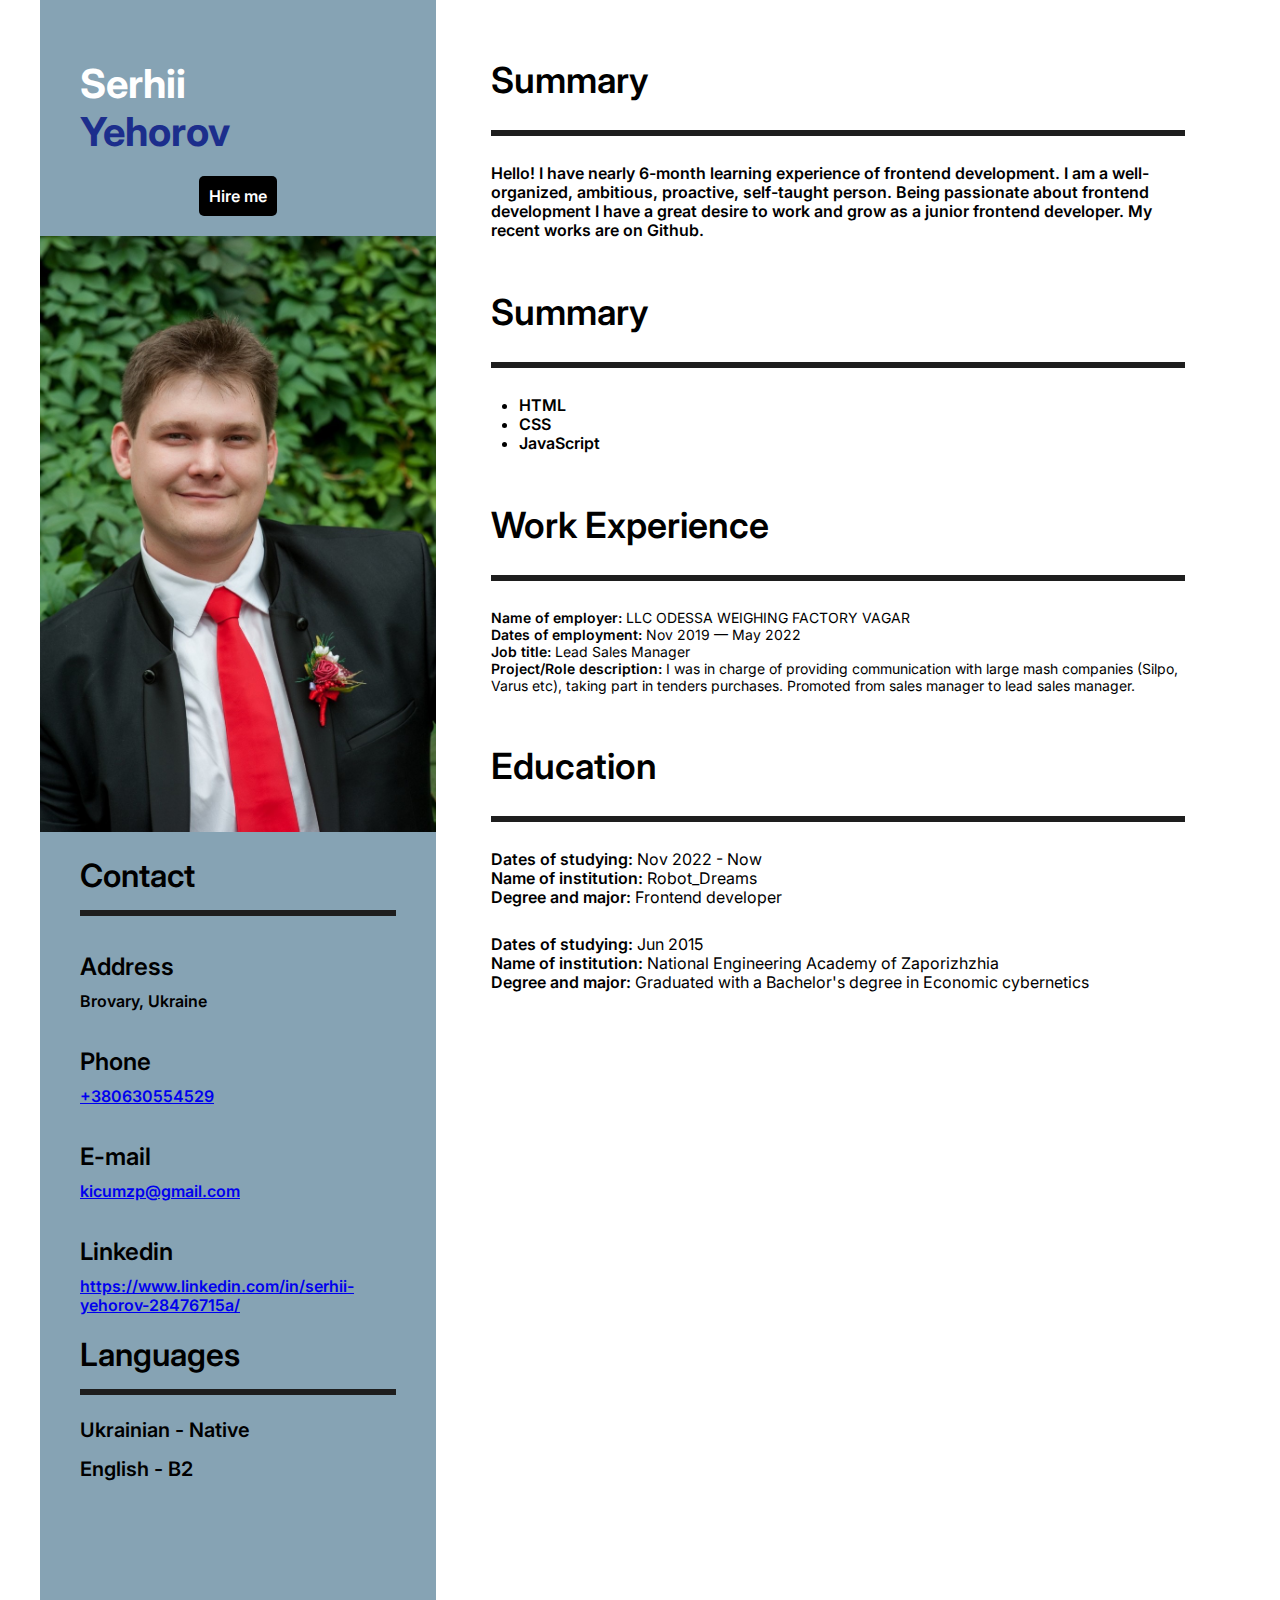
==== index.html @ dbae55f6 "add madia" ====
<!DOCTYPE html>
<html lang="en">
  <head>
    <meta charset="UTF-8" />
    <meta http-equiv="X-UA-Compatible" content="IE=edge" />
    <meta name="viewport" content="width=device-width, initial-scale=1.0" />
    <title>Serhii Yehorov - CV</title>
    <link rel="stylesheet" href="./css/style.css" />
    <link rel="preconnect" href="https://fonts.googleapis.com" />
    <link rel="preconnect" href="https://fonts.gstatic.com" crossorigin />
    <link
      href="https://fonts.googleapis.com/css2?family=Inter:wght@400;600&display=swap"
      rel="stylesheet"
    />
    <link rel="stylesheet" href="./css/main-theme.css" />
    <link rel="stylesheet" href="./css/my-theme.css" />
  </head>
  <body class="main-theme">
    <div class="container">
      <aside class="aside">
        <div class="name">
          <h1 class="title white">Serhii</h1>
          <h1 class="title blue">Yehorov</h1>
        </div>

        <div class="hire-me column">
          <a class="hire-me__link white" href="./hire-me/hire-me.html">
            Hire me
          </a>
        </div>

        <div class="photo">
          <img class="photo__style" src="./img/my_photo.jpg" alt="my photo" />
        </div>

        <div class="contact column">
          <div class="contact__header gap-15 column">
            <p class="aside__header">Contact</p>
            <div class="border"></div>
          </div>

          <div class="address column gap-11">
            <p class="contact__title">Address</p>
            <span class="text">Brovary, Ukraine</span>
          </div>

          <div class="phone column gap-11">
            <p class="contact__title">Phone</p>
            <a class="text" href="tel:+380630554529">+380630554529</a>
          </div>

          <div class="email column gap-11">
            <p class="contact__title">E-mail</p>
            <a class="text" href="mailto:kicumzp@gmail.com">
              kicumzp@gmail.com
            </a>
          </div>

          <div class="linked column gap-11">
            <p class="contact__title">Linkedin</p>
            <a
              class="text"
              href="https://www.linkedin.com/in/serhii-yehorov-28476715a/"
            >
              https://www.linkedin.com/in/serhii-yehorov-28476715a/
            </a>
          </div>
        </div>

        <div class="languages gap-15 column">
          <div class="languages__header gap-15 column">
            <p class="aside__header">Languages</p>
            <div class="border"></div>
          </div>
          <div class="languages__text column gap-15">
            <p class="languages__title">Ukrainian - Native</p>
            <p class="languages__title">English - B2</p>
          </div>
        </div>
      </aside>

      <main class="main column">
        <div class="column gap-28">
          <p class="main__title">Summary</p>
          <div class="main__border"></div>
          <p class="text">
            Hello! I have nearly 6-month learning experience of frontend
            development. I am a well-organized, ambitious, proactive,
            self-taught person. Being passionate about frontend development I
            have a great desire to work and grow as a junior frontend developer.
            My recent works are on Github.
          </p>
        </div>

        <div class="skills column gap-28">
          <p class="main__title">Summary</p>
          <div class="main__border"></div>
          <ul class="skills__list text">
            <li>HTML</li>
            <li>CSS</li>
            <li>JavaScript</li>
          </ul>
        </div>

        <div class="work column gap-28">
          <p class="main__title">Work Experience</p>
          <div class="main__border"></div>
          <div class="exp__container">
            <div class="position column">
              <p class="position__title">
                Name of employer:
                <span class="font-normal">
                  LLC ODESSA WEIGHING FACTORY VAGAR
                </span>
              </p>

              <p class="position__title">
                Dates of employment:
                <span class="font-normal"> Nov 2019 — May 2022 </span>
              </p>

              <p class="position__title">
                Job title:
                <span class="font-normal"> Lead Sales Manager </span>
              </p>

              <p class="position__title">
                Project/Role description:
                <span class="font-normal">
                  I was in charge of providing communication with large mash
                  companies (Silpo, Varus etc), taking part in tenders
                  purchases. Promoted from sales manager to lead sales manager.
                </span>
              </p>
            </div>
          </div>
        </div>

        <div class="education column gap-28">
          <p class="main__title">Education</p>
          <div class="main__border"></div>
          <div class="education__list">
            <p class="education__title text">
              Dates of studying:
              <span class="text font-normal">Nov 2022 - Now</span>
            </p>

            <p class="education__title text">
              Name of institution:
              <span class="text font-normal">Robot_Dreams</span>
            </p>

            <p class="education__title text">
              Degree and major:
              <span class="text font-normal">Frontend developer</span>
            </p>
          </div>

          <div class="education__list">
            <p class="education__title text">
              Dates of studying:
              <span class="text font-normal">Jun 2015</span>
            </p>

            <p class="education__title text">
              Name of institution:
              <span class="text font-normal">
                National Engineering Academy of Zaporizhzhia
              </span>
            </p>

            <p class="education__title text">
              Degree and major:
              <span class="text font-normal">
                Graduated with a Bachelor's degree in Economic cybernetics
              </span>
            </p>
          </div>
        </div>
      </main>
    </div>
  </body>
</html>
---- css/style.css ----
:root {
  --fw-bold: 600;
  --fw-normal: 400;

  --font-size-xxs: 14px;
  --font-size-xs: 16px;
  --font-size-sm: 20px;
  --font-size-md: 24px;
  --font-size-lg: 32px;
  --font-size-xl: 36px;
  --font-size-xxl: 40px;

  --line-height-xxs: 17px;
  --line-height-xs: 19px;
  --line-height-sm: 24px;
  --line-height-md: 29px;
  --line-height-lg: 39px;
  --line-height-xl: 44px;
  --line-height-xxl: 48px;

  --gap-xs: 11px;
  --gap-sm: 15px;
  --gap-md: 28px;
  --gap-lg: 36px;
  --gap-xl: 50px;

  --padding-40: 40px;
}

* {
  margin: 0;
  box-sizing: border-box;
}

.container {
  font-family: "Inter", sans-serif;
  font-weight: var(--fw-bold);
  display: flex;
  width: 100vw;
  flex-direction: column;
}

.aside {
  width: 100vw;
  background-color: var(--bgcolor-aside-primary);
  gap: var(--gap-lg);
  padding-bottom: 20px;
}

.name {
  padding-top: 60px;
  padding-left: var(--padding-40);
}

.title {
  font-size: var(--font-size-xxl);
  line-height: var(--line-height-xxl);
}

.hire-me {
  margin: 0 auto;
}

.hire-me__link {
  margin: 20px auto;
  text-decoration: none;
  background-color: var(--bgcolor-hireme-link-primary);
  color: var(--color-hireme-link-primary);
  padding: 10px;
  border-radius: 5px;
}

.hire-me__link:hover {
  color: var(--color-hireme-link-secondary);
  background-color: var(--bgcolor-hireme-link-secondary);
}

.white {
  color: var(--color-hireme-link-primary);
}

.blue {
  color: var(--color-blue);
}

.photo__style {
  max-width: 100%;
}

.contact {
  width: 100vw;
}

.contact,
.languages {
  padding-left: var(--padding-40);
  gap: var(--gap-lg);
}

.aside__header {
  padding-top: 20px;
  font-size: var(--font-size-lg);
  line-height: var(--line-height-lg);
}

.border {
  width: calc(100vw - 90px);
  padding: 0 20px;
  height: 6px;
  background-color: var(--bgcolor-border-main);
}

.contact__title {
  font-size: var(--font-size-md);
  line-height: var(--line-height-md);
}

.linked {
  overflow-wrap: break-word;
}

.gap-11 {
  gap: var(--gap-xs);
}

.gap-15 {
  gap: var(--gap-sm);
}

.languages__text {
  padding-top: 8px;
}

.languages__title {
  font-size: var(--font-size-sm);
  line-height: var(--line-height-sm);
}

.main {
  background-color: var(--bgcolor-main-primary);
  max-width: 100vw;
  padding: 58px 55px;
  gap: var(--gap-xl);
}

.gap-28 {
  gap: var(--gap-md);
}

.main__title {
  font-size: var(--font-size-xl);
  line-height: var(--line-height-xl);
}

.main__border {
  max-width: 100vw;
  height: 6px;
  background-color: var(--bgcolor-border-main);
}

.skills__list {
  padding-left: 28px;
}

.position__title {
  font-size: var(--font-size-xxs);
  line-height: var(--line-height-xxs);
}

.text {
  font-size: var(--font-size-xs);
  line-height: var(--line-height-xs);
}

.font-normal {
  font-weight: var(--fw-normal);
}

.column {
  display: flex;
  flex-direction: column;
}

@media screen and (min-width: 1023px) {
  .container {
    min-height: 1600px;
    width: 1200px;
    flex-direction: row;
    margin: 0 auto;
  }

  .aside {
    width: 33%;
  }

  .contact,
  .languages {
    width: 90%;
  }

  .main {
    width: 67%;
  }

  .border {
    width: 100%;
  }
}
---- css/main-theme.css ----
.main-theme {
  --bgcolor-aside-primary: #86a3b4;
  --bgcolor-main-primary: #fff;
  --bgcolor-border-main: #1e1e1e;
  --bgcolor-hireme-link-primary: #000;
  --color-hireme-link-primary: #fff;
  --bgcolor-hireme-link-secondary: #fff;
  --color-hireme-link-secondary: #000;
  --color-blue: #1c2e8c;
}
---- css/my-theme.css ----
.my-theme {
  --bgcolor-aside-primary: #7bbee4;
  --bgcolor-main-primary: #fff;
  --bgcolor-border-main: #6e38f9;
  --bgcolor-hireme-link-primary: rgb(230, 16, 16);
  --color-hireme-link-primary: #000;
  --bgcolor-hireme-link-secondary: #000;
  --color-hireme-link-secondary: rgb(230, 16, 16);
  --color-blue: #0f9c1d;
}
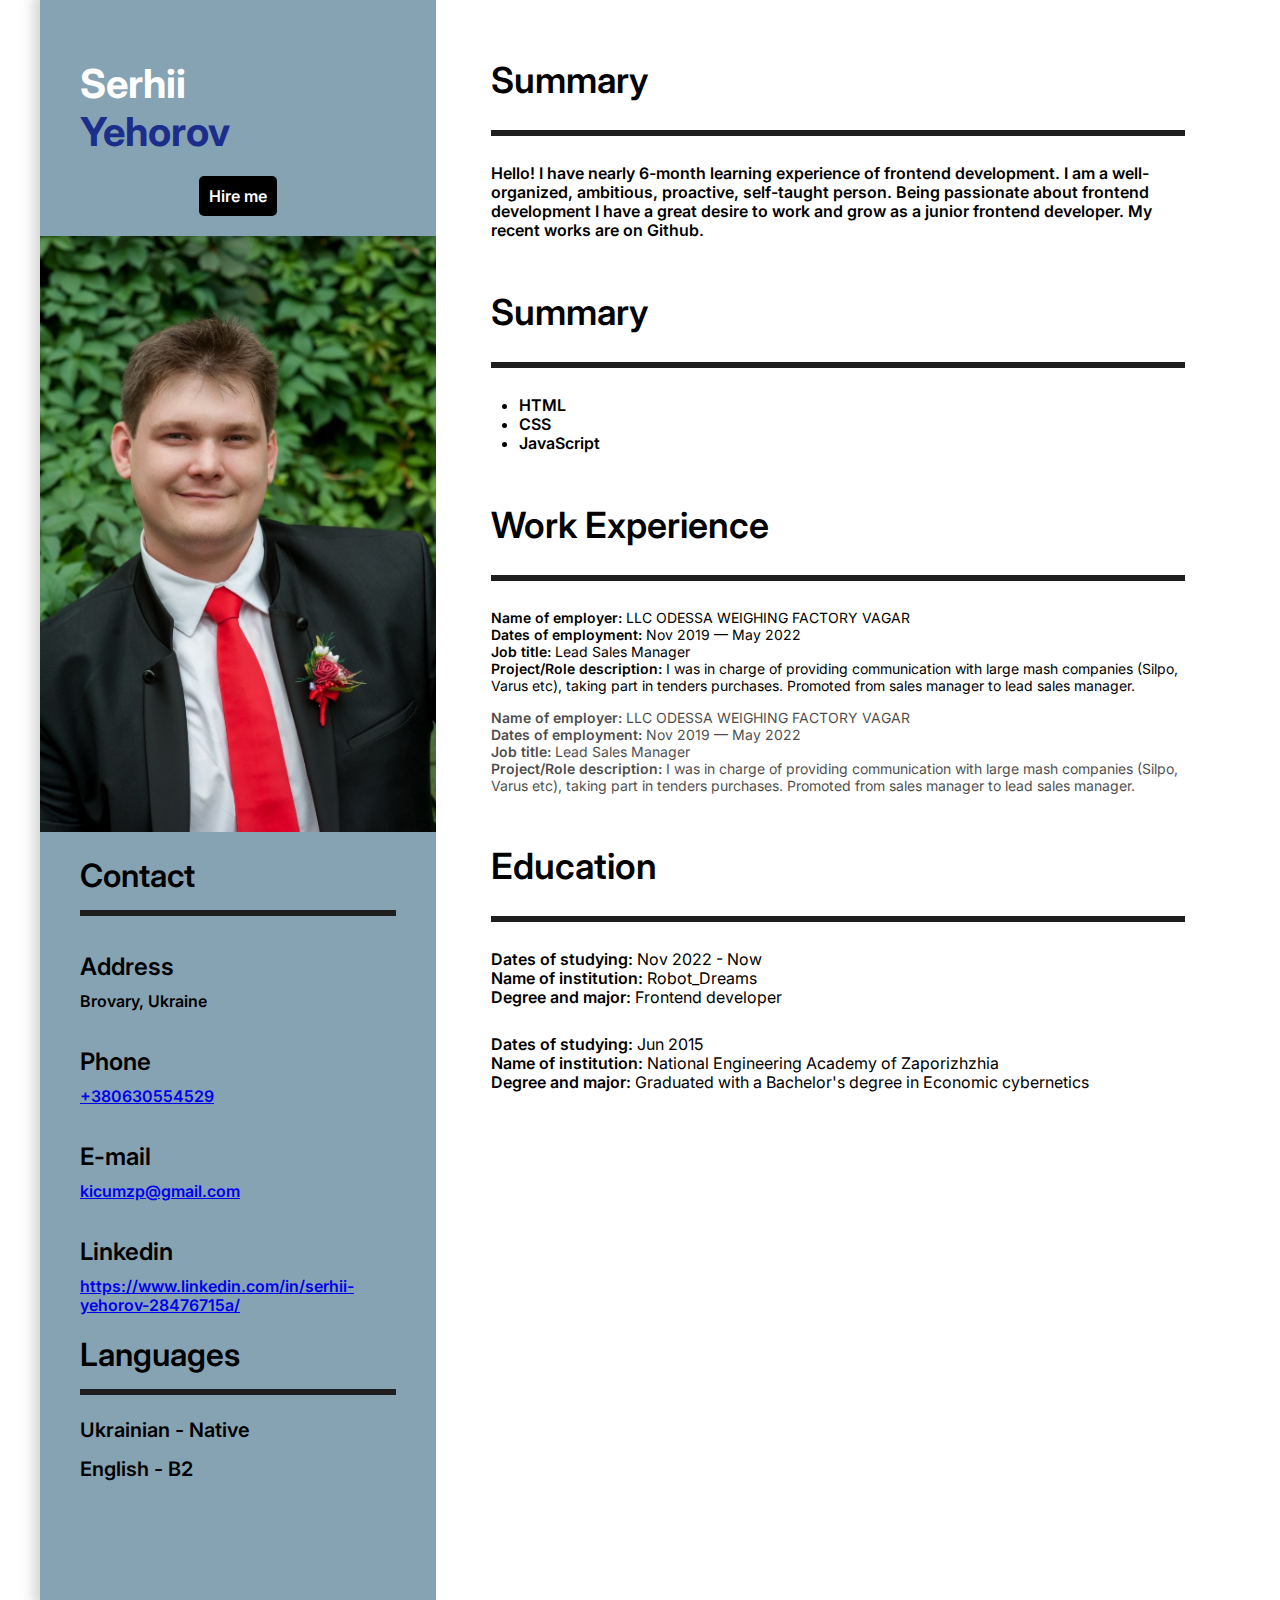
==== commit efd356c0: "shadow & etc" ====
--- a/index.html
+++ b/index.html
@@ -106,32 +106,64 @@
           <p class="main__title">Work Experience</p>
           <div class="main__border"></div>
           <div class="exp__container">
-            <div class="position column">
-              <p class="position__title">
-                Name of employer:
-                <span class="font-normal">
-                  LLC ODESSA WEIGHING FACTORY VAGAR
-                </span>
-              </p>
-
-              <p class="position__title">
-                Dates of employment:
-                <span class="font-normal"> Nov 2019 — May 2022 </span>
-              </p>
-
-              <p class="position__title">
-                Job title:
-                <span class="font-normal"> Lead Sales Manager </span>
-              </p>
-
-              <p class="position__title">
-                Project/Role description:
-                <span class="font-normal">
-                  I was in charge of providing communication with large mash
-                  companies (Silpo, Varus etc), taking part in tenders
-                  purchases. Promoted from sales manager to lead sales manager.
-                </span>
-              </p>
+            <div class="position column gap-15">
+              <div class="position__opacity">
+                <p class="position__title">
+                  Name of employer:
+                  <span class="font-normal">
+                    LLC ODESSA WEIGHING FACTORY VAGAR
+                  </span>
+                </p>
+
+                <p class="position__title">
+                  Dates of employment:
+                  <span class="font-normal"> Nov 2019 — May 2022 </span>
+                </p>
+
+                <p class="position__title">
+                  Job title:
+                  <span class="font-normal"> Lead Sales Manager </span>
+                </p>
+
+                <p class="position__title">
+                  Project/Role description:
+                  <span class="font-normal">
+                    I was in charge of providing communication with large mash
+                    companies (Silpo, Varus etc), taking part in tenders
+                    purchases. Promoted from sales manager to lead sales
+                    manager.
+                  </span>
+                </p>
+              </div>
+
+              <div class="position__opacity">
+                <p class="position__title">
+                  Name of employer:
+                  <span class="font-normal">
+                    LLC ODESSA WEIGHING FACTORY VAGAR
+                  </span>
+                </p>
+
+                <p class="position__title">
+                  Dates of employment:
+                  <span class="font-normal"> Nov 2019 — May 2022 </span>
+                </p>
+
+                <p class="position__title">
+                  Job title:
+                  <span class="font-normal"> Lead Sales Manager </span>
+                </p>
+
+                <p class="position__title">
+                  Project/Role description:
+                  <span class="font-normal">
+                    I was in charge of providing communication with large mash
+                    companies (Silpo, Varus etc), taking part in tenders
+                    purchases. Promoted from sales manager to lead sales
+                    manager.
+                  </span>
+                </p>
+              </div>
             </div>
           </div>
         </div>
--- a/css/style.css
+++ b/css/style.css
@@ -162,6 +162,19 @@
   padding-left: 28px;
 }
 
+.position__opacity {
+  opacity: 0.7;
+}
+
+.position__opacity:first-child,
+.position__opacity:hover {
+  opacity: 1;
+}
+
+.position__opacity:hover {
+  transition: 0.5s;
+}
+
 .position__title {
   font-size: var(--font-size-xxs);
   line-height: var(--line-height-xxs);
@@ -191,6 +204,13 @@
 
   .aside {
     width: 33%;
+    box-shadow: 1px 0px 13px 7px rgba(80, 75, 75, 0.25);
+  }
+
+  .photo__style:hover {
+    filter: drop-shadow(10px 10px 16px rgba(0, 0, 0, 0.25));
+    transform: translate(60px, 0) scale(1.3);
+    transition: transform 0.5s;
   }
 
   .contact,
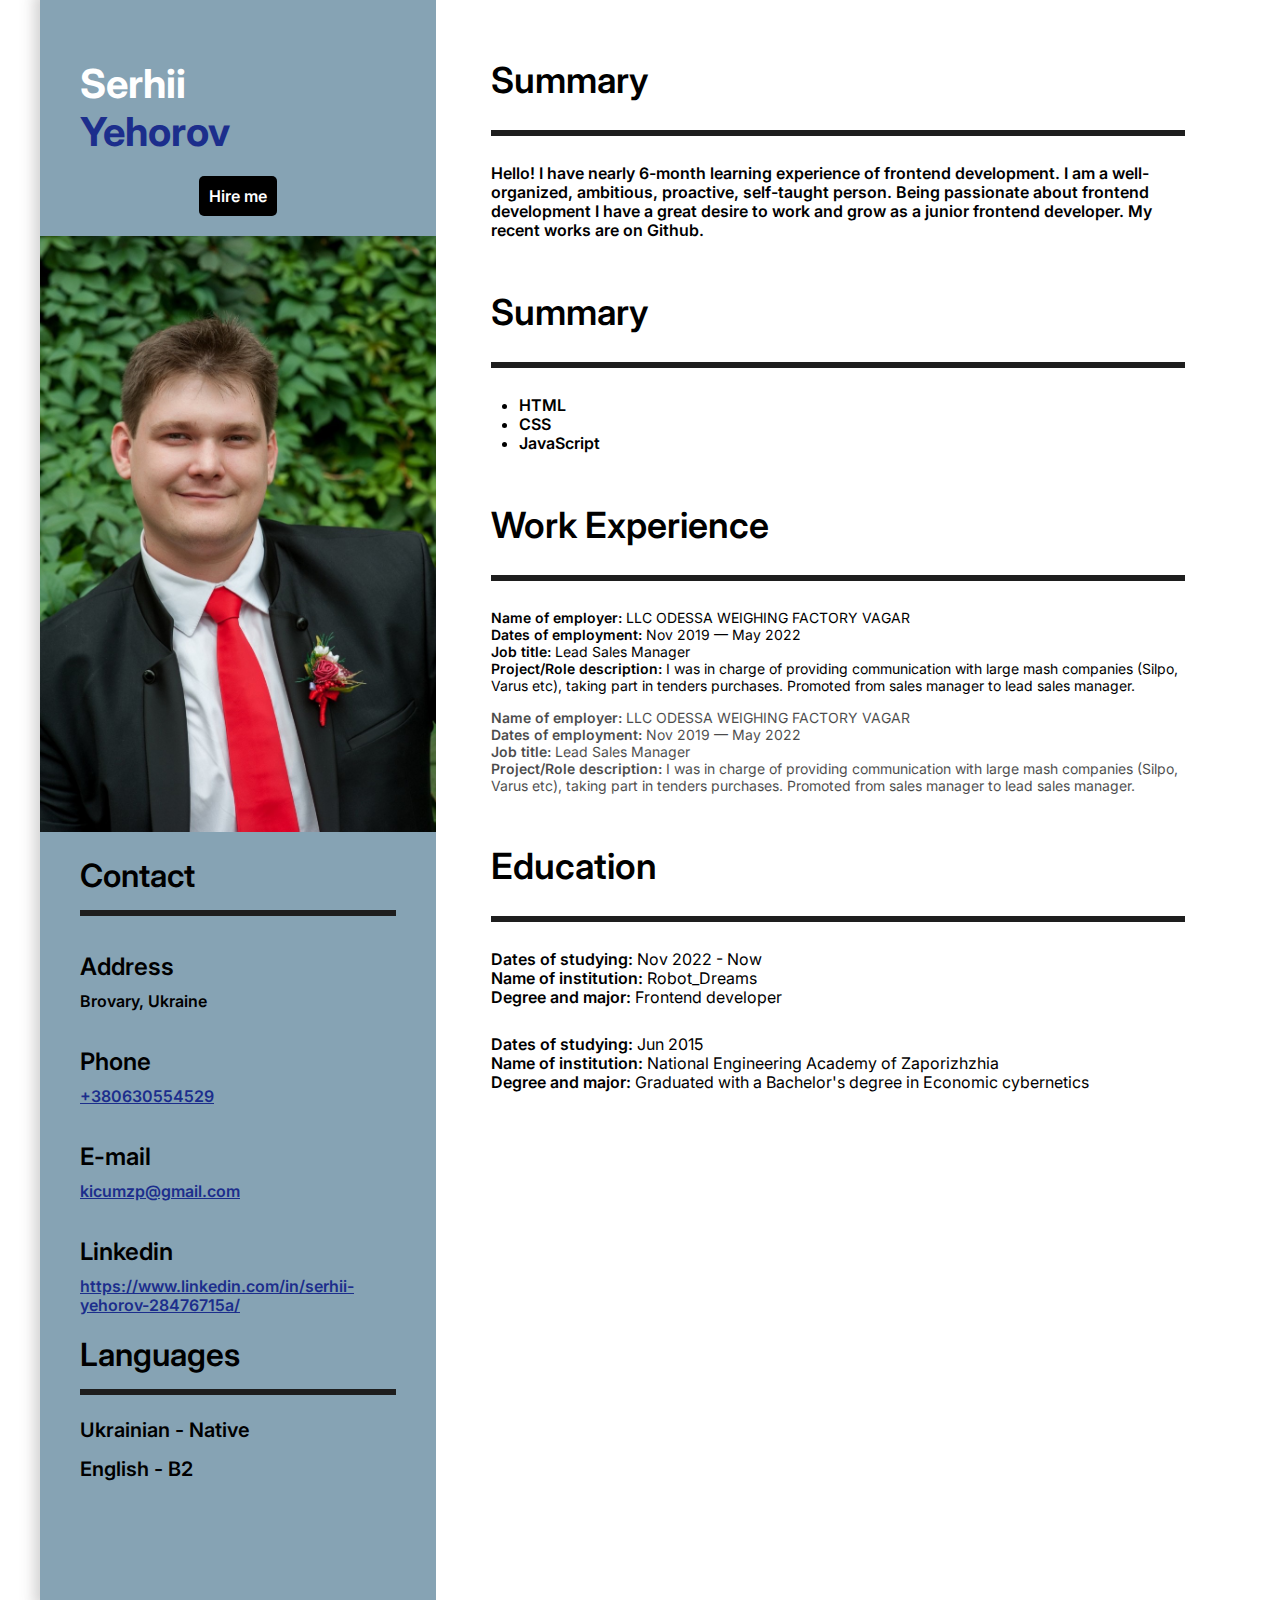
==== commit df14a0da: "aside links color changes" ====
--- a/index.html
+++ b/index.html
@@ -46,12 +46,14 @@
 
           <div class="phone column gap-11">
             <p class="contact__title">Phone</p>
-            <a class="text" href="tel:+380630554529">+380630554529</a>
+            <a class="text link-darkblue" href="tel:+380630554529">
+              +380630554529
+            </a>
           </div>
 
           <div class="email column gap-11">
             <p class="contact__title">E-mail</p>
-            <a class="text" href="mailto:kicumzp@gmail.com">
+            <a class="text link-darkblue" href="mailto:kicumzp@gmail.com">
               kicumzp@gmail.com
             </a>
           </div>
@@ -59,7 +61,7 @@
           <div class="linked column gap-11">
             <p class="contact__title">Linkedin</p>
             <a
-              class="text"
+              class="text link-darkblue"
               href="https://www.linkedin.com/in/serhii-yehorov-28476715a/"
             >
               https://www.linkedin.com/in/serhii-yehorov-28476715a/
--- a/css/style.css
+++ b/css/style.css
@@ -185,6 +185,10 @@
   line-height: var(--line-height-xs);
 }
 
+.link-darkblue {
+  color: var(--link-color-darkblue);
+}
+
 .font-normal {
   font-weight: var(--fw-normal);
 }
--- a/css/main-theme.css
+++ b/css/main-theme.css
@@ -7,4 +7,5 @@
   --bgcolor-hireme-link-secondary: #fff;
   --color-hireme-link-secondary: #000;
   --color-blue: #1c2e8c;
+  --link-color-darkblue: #1c2e8c;
 }
--- a/css/my-theme.css
+++ b/css/my-theme.css
@@ -7,4 +7,5 @@
   --bgcolor-hireme-link-secondary: #000;
   --color-hireme-link-secondary: rgb(230, 16, 16);
   --color-blue: #0f9c1d;
+  --link-color-darkblue: #051044;
 }
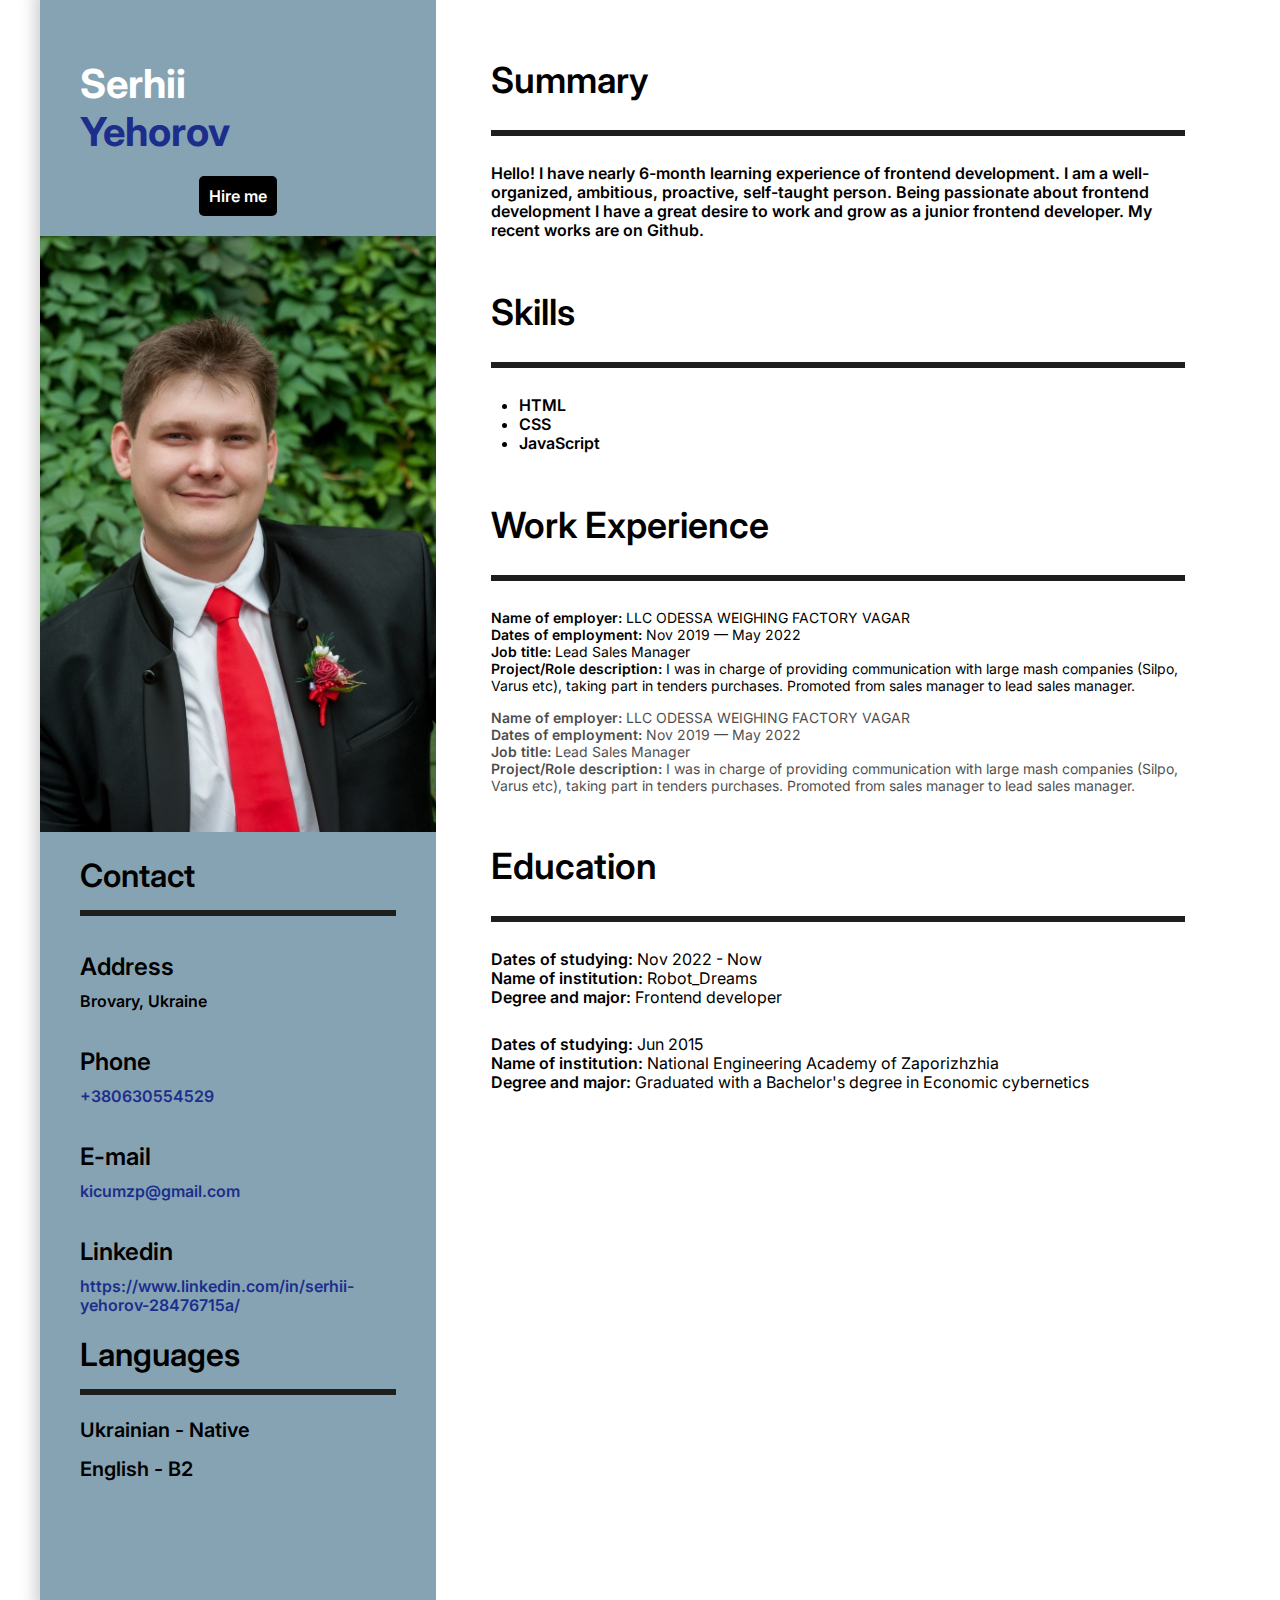
==== commit 53030303: "first commit" ====
--- a/index.html
+++ b/index.html
@@ -46,14 +46,14 @@
 
           <div class="phone column gap-11">
             <p class="contact__title">Phone</p>
-            <a class="text link-darkblue" href="tel:+380630554529">
+            <a class="text aside__link" href="tel:+380630554529">
               +380630554529
             </a>
           </div>
 
           <div class="email column gap-11">
             <p class="contact__title">E-mail</p>
-            <a class="text link-darkblue" href="mailto:kicumzp@gmail.com">
+            <a class="text aside__link" href="mailto:kicumzp@gmail.com">
               kicumzp@gmail.com
             </a>
           </div>
@@ -61,7 +61,7 @@
           <div class="linked column gap-11">
             <p class="contact__title">Linkedin</p>
             <a
-              class="text link-darkblue"
+              class="text aside__link"
               href="https://www.linkedin.com/in/serhii-yehorov-28476715a/"
             >
               https://www.linkedin.com/in/serhii-yehorov-28476715a/
@@ -95,7 +95,7 @@
         </div>
 
         <div class="skills column gap-28">
-          <p class="main__title">Summary</p>
+          <p class="main__title">Skills</p>
           <div class="main__border"></div>
           <ul class="skills__list text">
             <li>HTML</li>
--- a/css/style.css
+++ b/css/style.css
@@ -45,6 +45,7 @@
   background-color: var(--bgcolor-aside-primary);
   gap: var(--gap-lg);
   padding-bottom: 20px;
+  animation: fadeIn 2s, slideUp 2s linear;
 }
 
 .name {
@@ -141,6 +142,7 @@
   max-width: 100vw;
   padding: 58px 55px;
   gap: var(--gap-xl);
+  animation: fadeIn 2s, slideUp 2.5s linear;
 }
 
 .gap-28 {
@@ -185,8 +187,14 @@
   line-height: var(--line-height-xs);
 }
 
-.link-darkblue {
-  color: var(--link-color-darkblue);
+.aside__link {
+  color: var(--aside-link);
+  text-decoration: none;
+}
+
+.aside__link:hover {
+  color: var(--aside-link-hover);
+  transition: 0.25s;
 }
 
 .font-normal {
@@ -214,7 +222,7 @@
   .photo__style:hover {
     filter: drop-shadow(10px 10px 16px rgba(0, 0, 0, 0.25));
     transform: translate(60px, 0) scale(1.3);
-    transition: transform 0.5s;
+    transition: transform 1s;
   }
 
   .contact,
@@ -230,3 +238,43 @@
     width: 100%;
   }
 }
+
+@keyframes slideUp {
+  0% {
+    transform: translateY(300px);
+    animation-timing-function: ease-in;
+  }
+
+  20%{
+    transform: translateY(200px);
+    animation-timing-function: ease-in;
+  }
+
+  40% {
+    transform: translateY(100px);
+    animation-timing-function: ease-in;
+  }
+
+  60% {
+    transform: translateY(50px);
+    animation-timing-function: ease-in;
+  }
+
+  80% {
+    transform: translateY(20px);
+    animation-timing-function: ease-in;
+  }
+  100% {
+    transform: translateY(0);
+    animation-timing-function: ease-in;
+  }
+}
+
+@keyframes fadeIn {
+  0% {
+    opacity: 0;
+  }
+  100% {
+    opacity: 1;
+  }
+}
--- a/css/main-theme.css
+++ b/css/main-theme.css
@@ -7,5 +7,6 @@
   --bgcolor-hireme-link-secondary: #fff;
   --color-hireme-link-secondary: #000;
   --color-blue: #1c2e8c;
-  --link-color-darkblue: #1c2e8c;
+  --aside-link: #1c2e8c;
+  --aside-link-hover: #91c7f0;
 }
--- a/css/my-theme.css
+++ b/css/my-theme.css
@@ -7,5 +7,6 @@
   --bgcolor-hireme-link-secondary: #000;
   --color-hireme-link-secondary: rgb(230, 16, 16);
   --color-blue: #0f9c1d;
-  --link-color-darkblue: #051044;
+  --aside-link: #051044;
+  --aside-link-hover: #343a57;
 }
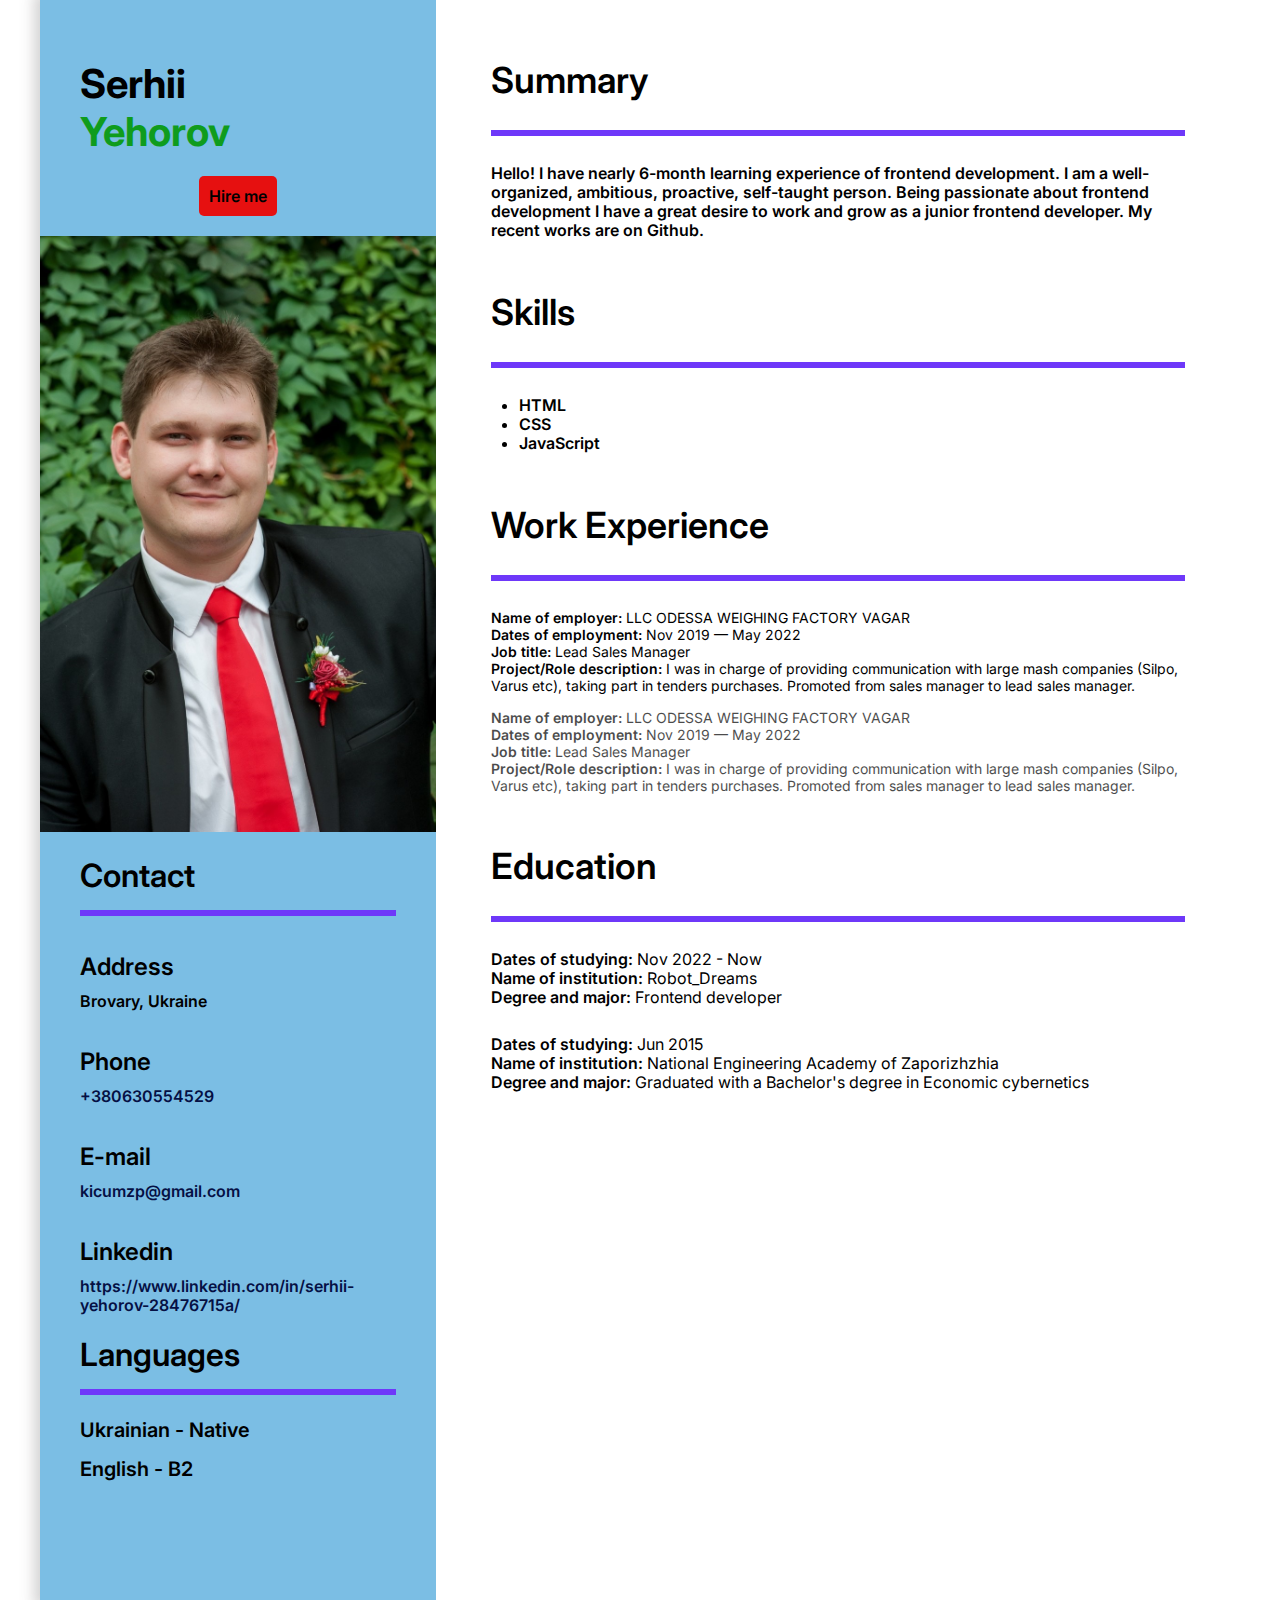
==== commit af23a240: "add mixin and scss" ====
--- a/index.html
+++ b/index.html
@@ -12,10 +12,8 @@
       href="https://fonts.googleapis.com/css2?family=Inter:wght@400;600&display=swap"
       rel="stylesheet"
     />
-    <link rel="stylesheet" href="./css/main-theme.css" />
-    <link rel="stylesheet" href="./css/my-theme.css" />
   </head>
-  <body class="main-theme">
+  <body class="my-theme">
     <div class="container">
       <aside class="aside">
         <div class="name">
--- a/css/style.css
+++ b/css/style.css
@@ -1,32 +1,3 @@
-:root {
-  --fw-bold: 600;
-  --fw-normal: 400;
-
-  --font-size-xxs: 14px;
-  --font-size-xs: 16px;
-  --font-size-sm: 20px;
-  --font-size-md: 24px;
-  --font-size-lg: 32px;
-  --font-size-xl: 36px;
-  --font-size-xxl: 40px;
-
-  --line-height-xxs: 17px;
-  --line-height-xs: 19px;
-  --line-height-sm: 24px;
-  --line-height-md: 29px;
-  --line-height-lg: 39px;
-  --line-height-xl: 44px;
-  --line-height-xxl: 48px;
-
-  --gap-xs: 11px;
-  --gap-sm: 15px;
-  --gap-md: 28px;
-  --gap-lg: 36px;
-  --gap-xl: 50px;
-
-  --padding-40: 40px;
-}
-
 * {
   margin: 0;
   box-sizing: border-box;
@@ -34,7 +5,7 @@
 
 .container {
   font-family: "Inter", sans-serif;
-  font-weight: var(--fw-bold);
+  font-weight: 600;
   display: flex;
   width: 100vw;
   flex-direction: column;
@@ -42,46 +13,49 @@
 
 .aside {
   width: 100vw;
-  background-color: var(--bgcolor-aside-primary);
-  gap: var(--gap-lg);
+  background-color: #7bbee4;
+  gap: 36px;
   padding-bottom: 20px;
-  animation: fadeIn 2s, slideUp 2s linear;
+  animation: slideUp 2s linear;
+}
+.aside__header {
+  padding-top: 20px;
+  font-size: 32px;
+  line-height: 39px;
 }
 
 .name {
   padding-top: 60px;
-  padding-left: var(--padding-40);
+  padding-left: 40px;
 }
 
 .title {
-  font-size: var(--font-size-xxl);
-  line-height: var(--line-height-xxl);
+  font-size: 40px;
+  line-height: 48px;
 }
 
 .hire-me {
   margin: 0 auto;
 }
-
 .hire-me__link {
   margin: 20px auto;
   text-decoration: none;
-  background-color: var(--bgcolor-hireme-link-primary);
-  color: var(--color-hireme-link-primary);
+  background-color: rgb(230, 16, 16);
+  color: #000;
   padding: 10px;
   border-radius: 5px;
 }
-
 .hire-me__link:hover {
-  color: var(--color-hireme-link-secondary);
-  background-color: var(--bgcolor-hireme-link-secondary);
+  color: rgb(230, 16, 16);
+  background-color: #000;
 }
 
 .white {
-  color: var(--color-hireme-link-primary);
+  color: #000;
 }
 
 .blue {
-  color: var(--color-blue);
+  color: #0f9c1d;
 }
 
 .photo__style {
@@ -94,26 +68,20 @@
 
 .contact,
 .languages {
-  padding-left: var(--padding-40);
-  gap: var(--gap-lg);
-}
-
-.aside__header {
-  padding-top: 20px;
-  font-size: var(--font-size-lg);
-  line-height: var(--line-height-lg);
+  padding-left: 40px;
+  gap: 36px;
 }
 
 .border {
   width: calc(100vw - 90px);
   padding: 0 20px;
   height: 6px;
-  background-color: var(--bgcolor-border-main);
+  background-color: #6e38f9;
 }
 
 .contact__title {
-  font-size: var(--font-size-md);
-  line-height: var(--line-height-md);
+  font-size: 24px;
+  line-height: 29px;
 }
 
 .linked {
@@ -121,11 +89,11 @@
 }
 
 .gap-11 {
-  gap: var(--gap-xs);
+  gap: 11px;
 }
 
 .gap-15 {
-  gap: var(--gap-sm);
+  gap: 15px;
 }
 
 .languages__text {
@@ -133,31 +101,31 @@
 }
 
 .languages__title {
-  font-size: var(--font-size-sm);
-  line-height: var(--line-height-sm);
+  font-size: 20px;
+  line-height: 24px;
 }
 
 .main {
-  background-color: var(--bgcolor-main-primary);
+  background-color: #fff;
   max-width: 100vw;
   padding: 58px 55px;
-  gap: var(--gap-xl);
-  animation: fadeIn 2s, slideUp 2.5s linear;
+  gap: 50px;
+  animation: slideUp 2.5s linear;
 }
 
 .gap-28 {
-  gap: var(--gap-md);
+  gap: 28px;
 }
 
 .main__title {
-  font-size: var(--font-size-xl);
-  line-height: var(--line-height-xl);
+  font-size: 36px;
+  line-height: 44px;
 }
 
 .main__border {
   max-width: 100vw;
   height: 6px;
-  background-color: var(--bgcolor-border-main);
+  background-color: #6e38f9;
 }
 
 .skills__list {
@@ -178,27 +146,27 @@
 }
 
 .position__title {
-  font-size: var(--font-size-xxs);
-  line-height: var(--line-height-xxs);
+  font-size: 14px;
+  line-height: 17px;
 }
 
 .text {
-  font-size: var(--font-size-xs);
-  line-height: var(--line-height-xs);
+  font-size: 16px;
+  line-height: 19px;
 }
 
 .aside__link {
-  color: var(--aside-link);
+  color: #051044;
   text-decoration: none;
 }
 
 .aside__link:hover {
-  color: var(--aside-link-hover);
+  color: #343a57;
   transition: 0.25s;
 }
 
 .font-normal {
-  font-weight: var(--fw-normal);
+  font-weight: 400;
 }
 
 .column {
@@ -213,68 +181,35 @@
     flex-direction: row;
     margin: 0 auto;
   }
-
   .aside {
     width: 33%;
     box-shadow: 1px 0px 13px 7px rgba(80, 75, 75, 0.25);
   }
-
   .photo__style:hover {
     filter: drop-shadow(10px 10px 16px rgba(0, 0, 0, 0.25));
     transform: translate(60px, 0) scale(1.3);
     transition: transform 1s;
   }
-
   .contact,
   .languages {
     width: 90%;
   }
-
   .main {
     width: 67%;
   }
-
   .border {
     width: 100%;
   }
 }
-
 @keyframes slideUp {
   0% {
-    transform: translateY(300px);
+    transform: translateY(400px);
     animation-timing-function: ease-in;
-  }
-
-  20%{
-    transform: translateY(200px);
-    animation-timing-function: ease-in;
-  }
-
-  40% {
-    transform: translateY(100px);
-    animation-timing-function: ease-in;
-  }
-
-  60% {
-    transform: translateY(50px);
-    animation-timing-function: ease-in;
-  }
-
-  80% {
-    transform: translateY(20px);
-    animation-timing-function: ease-in;
+    opacity: 0;
   }
   100% {
     transform: translateY(0);
     animation-timing-function: ease-in;
-  }
-}
-
-@keyframes fadeIn {
-  0% {
-    opacity: 0;
-  }
-  100% {
     opacity: 1;
   }
-}
+}/*# sourceMappingURL=style.css.map */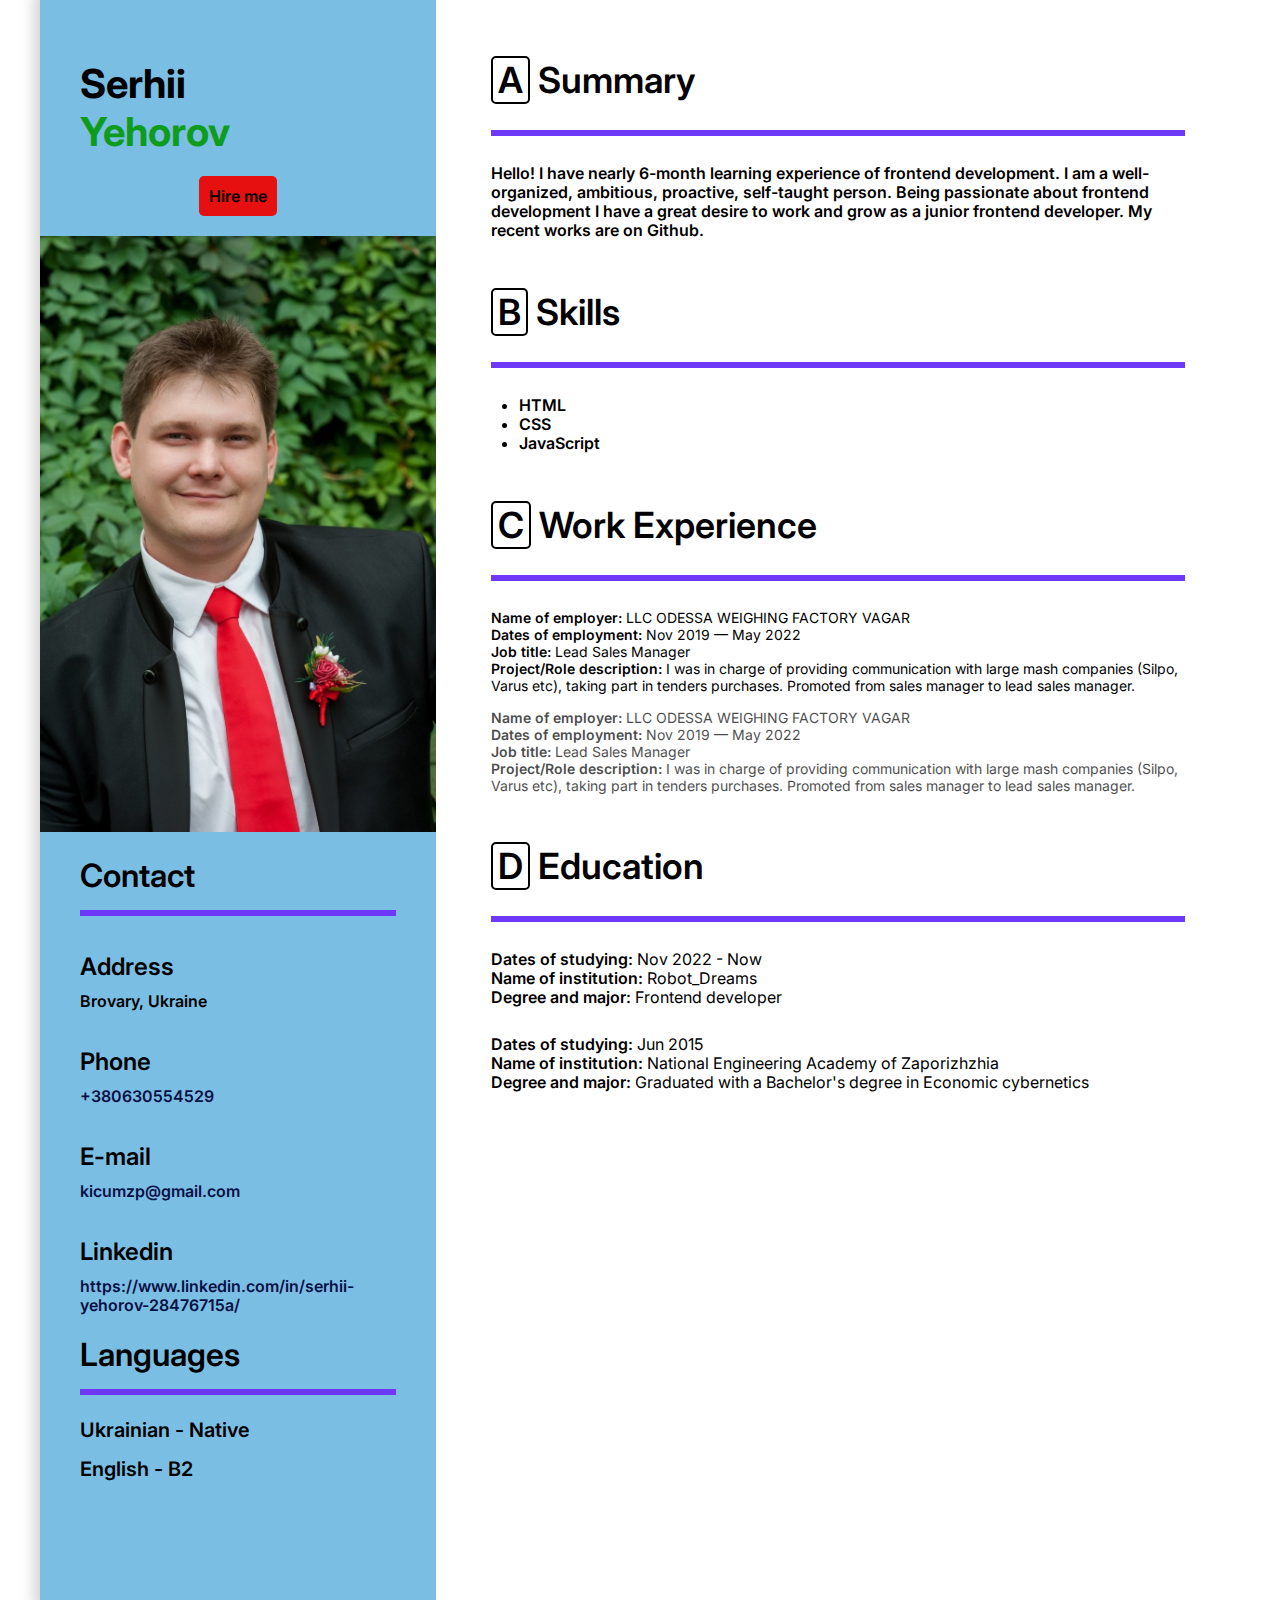
==== commit c411a6c1: "code refactoring" ====
--- a/index.html
+++ b/index.html
@@ -28,7 +28,7 @@
         </div>
 
         <div class="photo">
-          <img class="photo__style" src="./img/my_photo.jpg" alt="my photo" />
+          <img onclick="zoomPhoto()" class="photo__style" src="./img/my_photo.jpg" alt="my photo" />
         </div>
 
         <div class="contact column">
@@ -81,7 +81,7 @@
 
       <main class="main column">
         <div class="column gap-28">
-          <p class="main__title">Summary</p>
+          <p class="main__title"> <span class="main__title--id" id="a-section">A</span> Summary</p>
           <div class="main__border"></div>
           <p class="text">
             Hello! I have nearly 6-month learning experience of frontend
@@ -93,7 +93,7 @@
         </div>
 
         <div class="skills column gap-28">
-          <p class="main__title">Skills</p>
+          <p class="main__title"> <span class="main__title--id" id="b-section">B</span> Skills</p>
           <div class="main__border"></div>
           <ul class="skills__list text">
             <li>HTML</li>
@@ -103,7 +103,7 @@
         </div>
 
         <div class="work column gap-28">
-          <p class="main__title">Work Experience</p>
+          <p class="main__title"><span class="main__title--id" id="c-section">C</span> Work Experience</p>
           <div class="main__border"></div>
           <div class="exp__container">
             <div class="position column gap-15">
@@ -169,7 +169,7 @@
         </div>
 
         <div class="education column gap-28">
-          <p class="main__title">Education</p>
+          <p class="main__title"><span class="main__title--id" id="d-section">D</span> Education</p>
           <div class="main__border"></div>
           <div class="education__list">
             <p class="education__title text">
@@ -211,5 +211,6 @@
         </div>
       </main>
     </div>
+    <script src="./script/script.js"></script>
   </body>
 </html>
--- a/css/style.css
+++ b/css/style.css
@@ -60,6 +60,7 @@
 
 .photo__style {
   max-width: 100%;
+  transition: transform 1s;
 }
 
 .contact {
@@ -121,6 +122,11 @@
   font-size: 36px;
   line-height: 44px;
 }
+.main__title--id {
+  border: 2px solid black;
+  padding: 0 5px;
+  border-radius: 5px;
+}
 
 .main__border {
   max-width: 100vw;
@@ -185,7 +191,7 @@
     width: 33%;
     box-shadow: 1px 0px 13px 7px rgba(80, 75, 75, 0.25);
   }
-  .photo__style:hover {
+  .photo__hover {
     filter: drop-shadow(10px 10px 16px rgba(0, 0, 0, 0.25));
     transform: translate(60px, 0) scale(1.3);
     transition: transform 1s;
